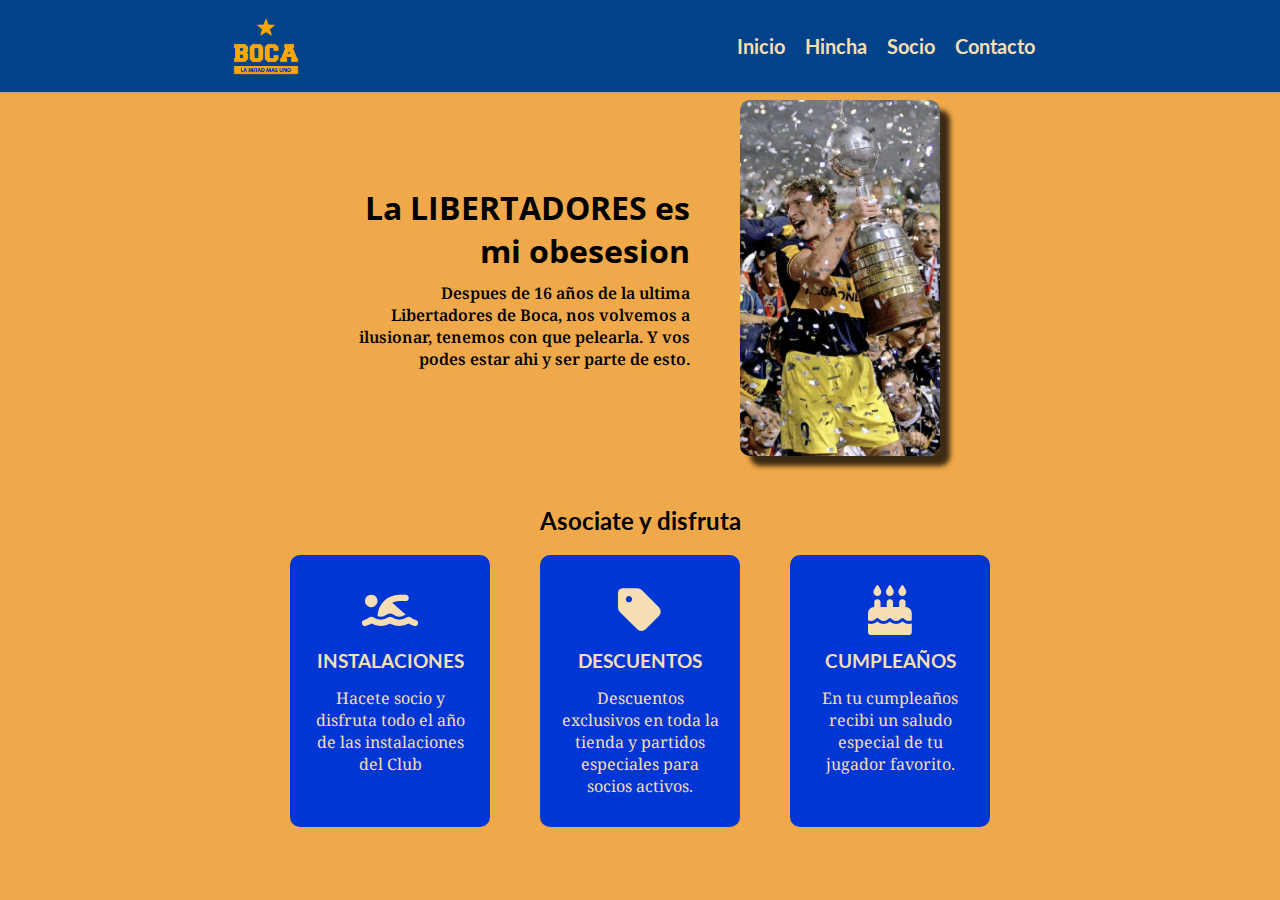
==== index.html @ 00377e8a "primer commit" ====
<!DOCTYPE html>
<html lang="en">
  <head>
    <meta charset="UTF-8" />
    <meta name="viewport" content="width=device-width, initial-scale=1.0" />
    <link rel="stylesheet" href="styles.css" />

    <link
      rel="stylesheet"
      href="https://cdnjs.cloudflare.com/ajax/libs/font-awesome/6.4.0/css/all.min.css"
    />
    <link
      rel="icon"
      type="image/jpg"
      href="./img/boca-juniors-logo-escudo-4-1.png"
    />
    <title>Boca desde la cuna</title>
  </head>
  <body>
    <header>
      <img src="./img/lamitadmasuno.png" alt="Logo" />
      <ul class="navbar_link">
        <li><a href="#">Inicio</a></li>
        <li><a href="#">Hincha</a></li>
        <li><a href="#beneficios">Socio</a></li>
        <li><a href="#">Contacto</a></li>
      </ul>
    </header>
    <main>
      <div class="container">
        <div class="hero">
          <div class="hero_info">
            <h1>La <span>LIBERTADORES</span> es mi obesesion</h1>
            <p>
              Despues de 16 años de la ultima Libertadores de Boca, nos volvemos
              a ilusionar, tenemos con que pelearla. Y vos podes estar ahi y ser
              parte de esto.
            </p>
          </div>
          <img src="./img/martinpalermolibertadores.jpg" alt="" />
        </div>
      </div>
      <section id="beneficios">
        <h2>Asociate y disfruta</h2>
        <div class="beneficios">
          <div class="card_beneficio">
            <i class="fa-solid fa-person-swimming"></i>
            <h3>INSTALACIONES</h3>
            <p>
              Hacete socio y disfruta todo el año de las instalaciones del Club
            </p>
          </div>
          <div class="card_beneficio">
            <i class="fa-solid fa-tag"></i>
            <h3>DESCUENTOS</h3>
            <p>
              Descuentos exclusivos en toda la tienda y partidos especiales para
              socios activos.
            </p>
          </div>
          <div class="card_beneficio">
            <i class="fa-solid fa-cake-candles"></i>
            <h3>CUMPLEAÑOS</h3>
            <p>
              En tu cumpleaños recibi un saludo especial de tu jugador favorito.
            </p>
          </div>
        </div>
      </section>
    </main>
  </body>
</html>
---- styles.css ----
@import url("https://fonts.googleapis.com/css2?family=Lato:wght@300;400;700&family=Noto+Serif:wght@100;200;300;400&family=Open+Sans:wght@300;400;600&display=swap");

/* font-family: 'Lato', sans-serif;
font-family: 'Noto Serif', serif;
font-family: 'Open Sans', sans-serif; */

:root {
  --nav: #0036d4;
}

* {
  margin: 0;
  padding: 0;
  box-sizing: border-box;
  list-style: none;
  text-decoration: none;
  /* border: 1px solid red; */
}
body {
  background-color: #efa94a;
}

/* ===== Navbar ===== */

header {
  background-color: #00438a;
  display: flex;
  justify-content: space-around;
  padding: 10px 30px 10px 10px;
  border-bottom: 1px solid rgba(187, 166, 166, 2);
  position: fixed;
  width: 100%;
}

header img {
  width: 80px;
  cursor: pointer;
}

.navbar_link {
  display: flex;
  justify-content: center;
  align-items: center;
  gap: 20px;
  font-size: 20px;
}

.navbar_link a {
  font-family: "Lato", sans-serif;
  font-size: 20px;
  color: wheat;
  font-weight: 700;
  text-decoration: none;
  background-image: linear-gradient(currentColor, currentColor);
  background-position: 0% 100%;
  background-repeat: no-repeat;
  background-size: 0% 2px;
  transition: background-size 0.3s;
  cursor: pointer;
}

a:hover,
a:focus {
  color: black;
  background-size: 100% 2px;
}

/* ===== Hero ===== */

.container {
  /* background-color: white; */

  display: flex;
  justify-content: center;
}

.hero {
  padding-top: 100px;
  justify-content: center;
  display: flex;
  gap: 50px;
  max-width: 600px;
}

.hero img {
  border-radius: 10px;
  width: 200px;
  box-shadow: 10px 10px 5px 0px rgba(0, 0, 0, 0.75);
}

.hero_info {
  display: flex;
  flex-direction: column;
  align-items: center;
  justify-content: center;
  gap: 10px;
  color: black;
}

.hero_info h1 {
  font-family: "Open Sans", sans-serif;
  text-align: end;
}

.hero_info p {
  text-align: end;
  font-family: "Noto Serif", serif;
  font-weight: 600;
}

/* ===== Beneficios ===== */

#beneficios {
  padding-top: 50px;
  display: flex;
  flex-direction: column;
  justify-content: center;
  align-items: center;
  /* max-width: 1200px; */
  gap: 20px;
}

#beneficios h2 {
  font-family: "Lato", sans-serif;
}

.beneficios {
  /* background-color: gray; */
  display: flex;
  justify-content: space-around;
  gap: 50px;
}

.card_beneficio {
  width: 200px;
  /* height: 200px; */
  padding: 30px 20px;
  display: flex;
  flex-direction: column;
  align-items: center;
  text-align: center;

  background: var(--nav);
  color: wheat;
  border-radius: 10px;
  gap: 15px;
  cursor: pointer;
}

.card_beneficio i {
  font-size: 50px;
}

.card_beneficio h3 {
  font-family: "Lato", sans-serif;
}

.card_beneficio p {
  font-family: "Noto Serif", serif;
}

.card_beneficio:hover {
  background-color: black;
}
/* font-family: 'Lato', sans-serif;
font-family: 'Noto Serif', serif;
font-family: 'Open Sans', sans-serif; */
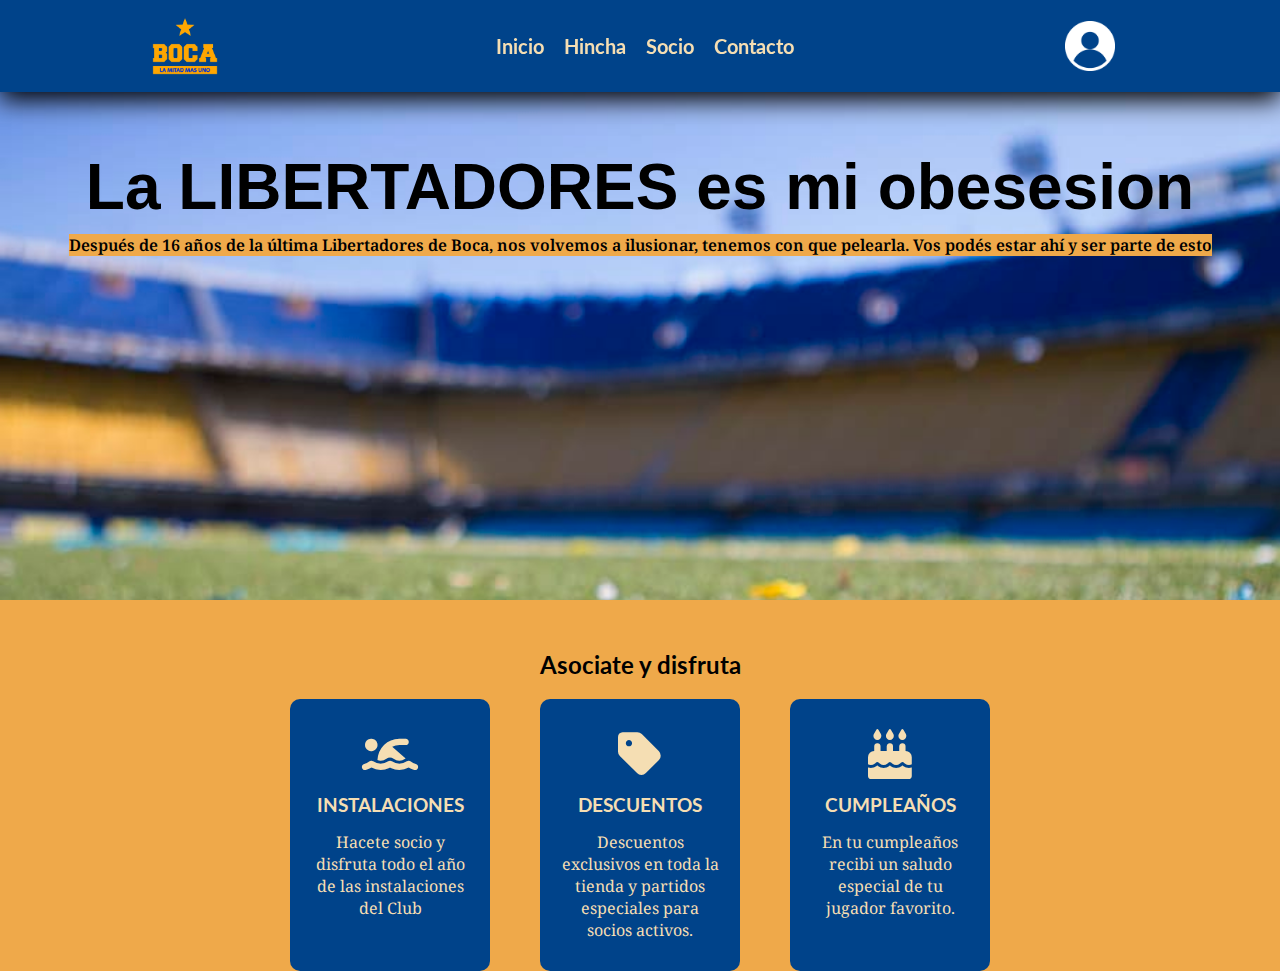
==== commit 4ae42d03: "se cambia fondo / y se hace responsive" ====
--- a/index.html
+++ b/index.html
@@ -4,6 +4,7 @@
     <meta charset="UTF-8" />
     <meta name="viewport" content="width=device-width, initial-scale=1.0" />
     <link rel="stylesheet" href="styles.css" />
+    <link rel="stylesheet" href="./medias.css" />
 
     <link
       rel="stylesheet"
@@ -14,17 +15,23 @@
       type="image/jpg"
       href="./img/boca-juniors-logo-escudo-4-1.png"
     />
+    <link href="https://fonts.cdnfonts.com/css/college" rel="stylesheet" />
     <title>Boca desde la cuna</title>
   </head>
   <body>
     <header>
-      <img src="./img/lamitadmasuno.png" alt="Logo" />
-      <ul class="navbar_link">
-        <li><a href="#">Inicio</a></li>
-        <li><a href="#">Hincha</a></li>
-        <li><a href="#beneficios">Socio</a></li>
-        <li><a href="#">Contacto</a></li>
-      </ul>
+      <img src="./img/lamitadmasuno.png" alt="Logo" class="logo" />
+      <div class="navbar">
+        <label for="toggle-menu"><i class="fa-solid fa-bars"></i></label>
+        <input type="checkbox" id="toggle-menu" />
+        <ul class="navbar_link">
+          <li><a href="#">Inicio</a></li>
+          <li><a href="#">Hincha</a></li>
+          <li><a href="#beneficios">Socio</a></li>
+          <li><a href="#">Contacto</a></li>
+        </ul>
+      </div>
+      <img src="./img/55272122.png" alt="userlog" class="userlog" />
     </header>
     <main>
       <div class="container">
@@ -32,12 +39,12 @@
           <div class="hero_info">
             <h1>La <span>LIBERTADORES</span> es mi obesesion</h1>
             <p>
-              Despues de 16 años de la ultima Libertadores de Boca, nos volvemos
-              a ilusionar, tenemos con que pelearla. Y vos podes estar ahi y ser
-              parte de esto.
+              Después de 16 años de la última Libertadores de Boca, nos volvemos
+              a ilusionar, tenemos con que pelearla. Vos podés estar ahí y ser
+              parte de esto
             </p>
           </div>
-          <img src="./img/martinpalermolibertadores.jpg" alt="" />
+          <!-- <img src="./img/martinpalermolibertadores.jpg" alt="" /> -->
         </div>
       </div>
       <section id="beneficios">
--- a/styles.css
+++ b/styles.css
@@ -5,7 +5,7 @@
 font-family: 'Open Sans', sans-serif; */
 
 :root {
-  --nav: #0036d4;
+  --nav: #00438a;
 }
 
 * {
@@ -26,14 +26,35 @@
   background-color: #00438a;
   display: flex;
   justify-content: space-around;
+  align-items: center;
   padding: 10px 30px 10px 10px;
-  border-bottom: 1px solid rgba(187, 166, 166, 2);
+  /* border-bottom: 1px solid rgba(187, 166, 166, 2); */
   position: fixed;
   width: 100%;
+  box-shadow: 0 8px 24px rgba(0, 0, 0, 1);
 }
 
-header img {
+.navbar {
+  display: flex;
+}
+
+.navbar i {
+  font-size: 50px;
+  color: wheat;
+  display: none;
+}
+
+#toggle-menu {
+  display: none;
+}
+
+.logo {
   width: 80px;
+  cursor: pointer;
+}
+
+.userlog {
+  width: 50px;
   cursor: pointer;
 }
 
@@ -68,42 +89,48 @@
 /* ===== Hero ===== */
 
 .container {
-  /* background-color: white; */
-
   display: flex;
   justify-content: center;
+  align-items: start;
+  background-image: url(./img/afternoon-barcelona-boca-juniors-bombonera.jpg);
+  background-image: no-repeat;
+  background-image: fixed;
+  background-image: center;
+  -webkit-background-size: cover;
+  -moz-background-size: cover;
+  -o-background-size: cover;
+  background-size: cover;
+  height: 600px;
 }
 
 .hero {
-  padding-top: 100px;
+  padding-top: 150px;
+  display: flex;
   justify-content: center;
-  display: flex;
+  align-items: center;
   gap: 50px;
-  max-width: 600px;
-}
-
-.hero img {
-  border-radius: 10px;
-  width: 200px;
-  box-shadow: 10px 10px 5px 0px rgba(0, 0, 0, 0.75);
+  /* border: 1px solid red; */
+  /* max-width: 600px; */
 }
 
 .hero_info {
   display: flex;
   flex-direction: column;
+  justify-content: center;
   align-items: center;
-  justify-content: center;
   gap: 10px;
   color: black;
 }
 
 .hero_info h1 {
-  font-family: "Open Sans", sans-serif;
-  text-align: end;
+  font-family: "College", sans-serif;
+  font-size: 4rem;
+  text-align: center;
 }
 
 .hero_info p {
-  text-align: end;
+  background-color: #efa94a;
+  text-align: center;
   font-family: "Noto Serif", serif;
   font-weight: 600;
 }
--- a/medias.css
+++ b/medias.css
@@ -0,0 +1,98 @@
+/* @media (max-width: 576px) {
+  .navbar_link {
+    background-color: var(--nav);
+    width: 100%;
+    height: calc(100vh-80px);
+    position: absolute;
+    top: 80px;
+    left: 0;
+    flex-direction: column;
+    align-items: center;
+    justify-content: center;
+    display: none;
+  }
+
+  .navbar i {
+    display: block;
+  }
+
+  #toggle-menu:checked ~ .navbar_link {
+    display: flex;
+  }
+
+  
+} */
+
+@media (max-width: 768px) {
+  header {
+    padding: 10px;
+  }
+
+  .navbar {
+    flex-direction: column;
+    align-items: center;
+    gap: 20px;
+  }
+
+  .navbar i {
+    display: block; /* Mostrar el ícono del menú */
+  }
+
+  .navbar_link {
+    background-color: var(--nav);
+    width: 100%;
+    height: calc(100vh-80px);
+    position: absolute;
+    top: 80px;
+    left: 0;
+    flex-direction: column;
+    align-items: center;
+    justify-content: center;
+    display: none; /* Ocultar los enlaces de la barra de navegación */
+  }
+
+  #toggle-menu:checked + .navbar_link {
+    display: block; /* Mostrar los enlaces al hacer clic en el ícono del menú */
+  }
+
+  .hero_info h1 {
+    font-size: 2rem; /* Reducir el tamaño del título del hero */
+  }
+
+  /* Ajustar otros estilos para pantallas de 768px o menos */
+  /* Por ejemplo: */
+  main {
+    padding: 10px;
+  }
+
+  .beneficios {
+    flex-direction: column;
+    gap: 20px;
+  }
+
+  .card_beneficio {
+    width: 100%;
+  }
+}
+
+/* Media query para dispositivos con un ancho de pantalla menor o igual a 320px */
+@media (max-width: 320px) {
+  .hero_info h1 {
+    font-size: 1.5rem; /* Reducir aún más el tamaño del título del hero */
+  }
+
+  /* Ajustar otros estilos para pantallas de 320px o menos */
+  /* Por ejemplo: */
+  main {
+    padding: 5px;
+  }
+
+  .beneficios {
+    gap: 10px;
+  }
+
+  .card_beneficio {
+    width: 100%;
+    padding: 20px 10px;
+  }
+}
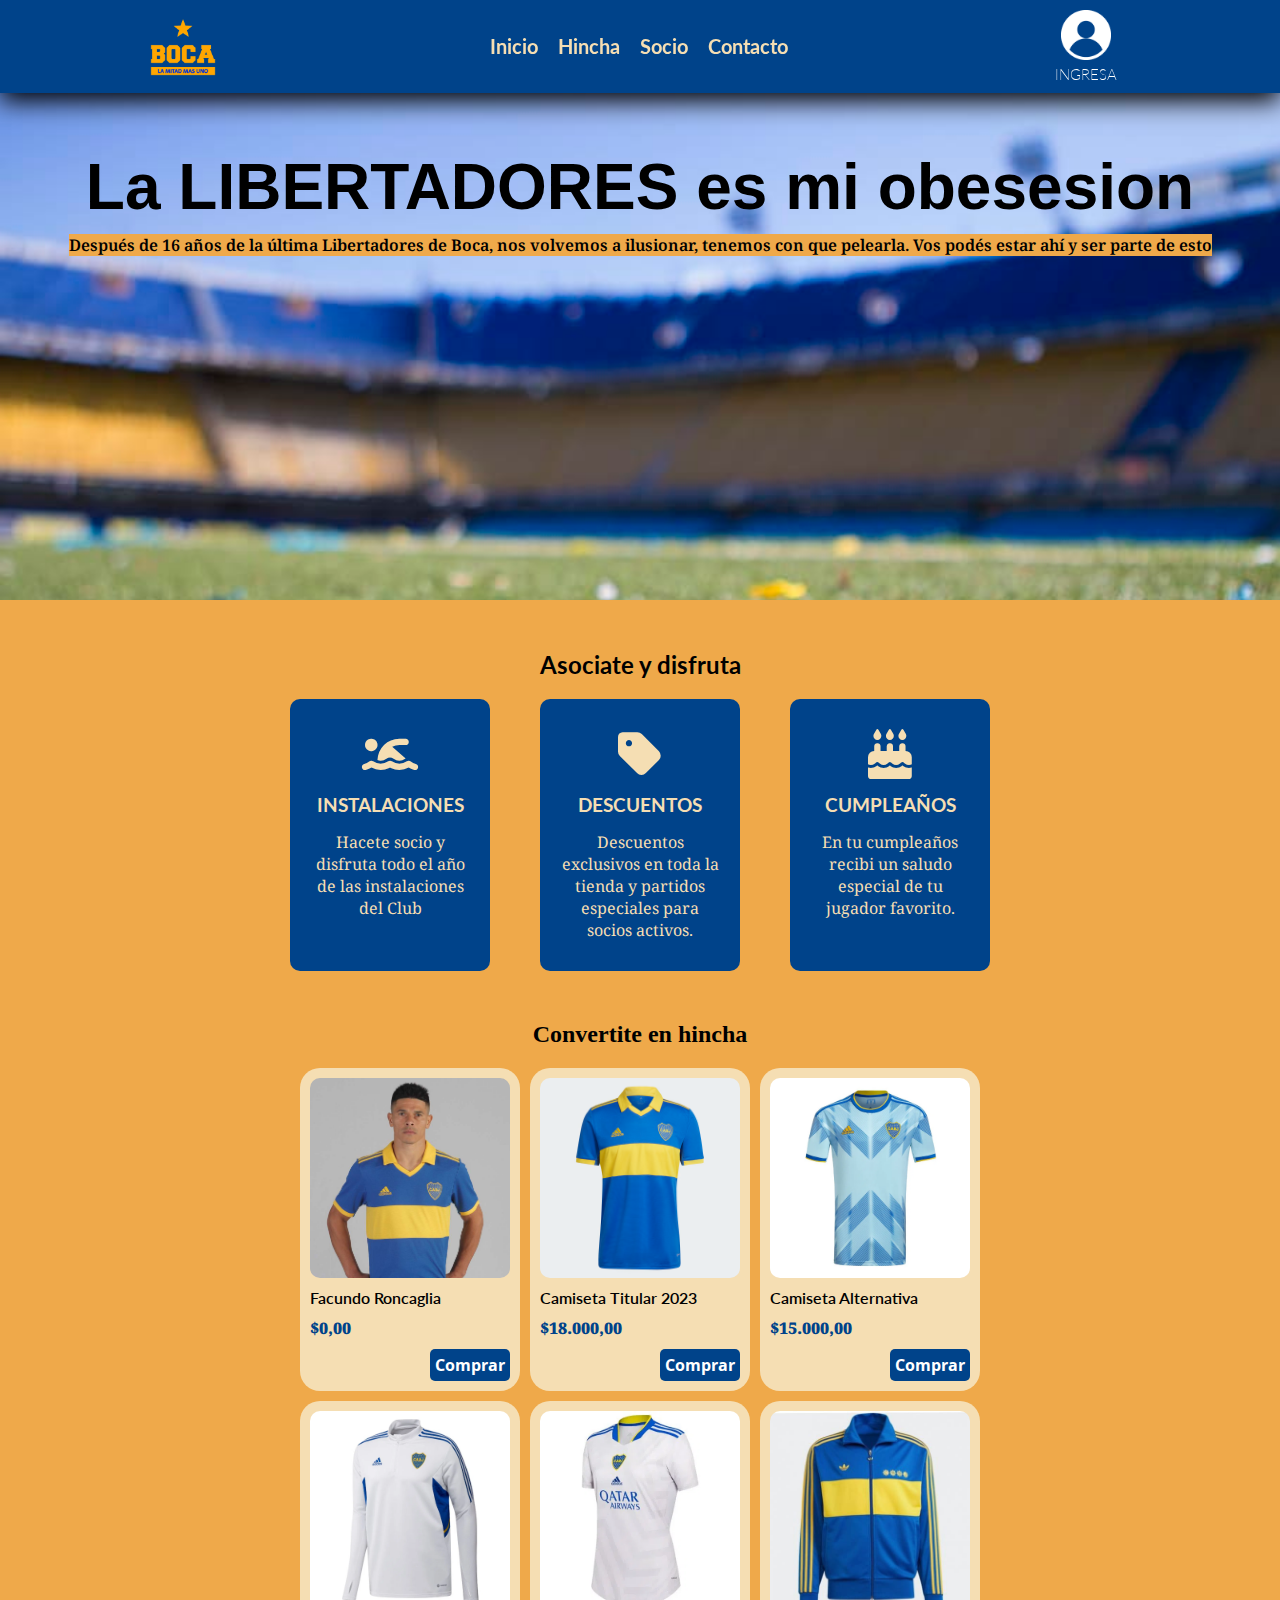
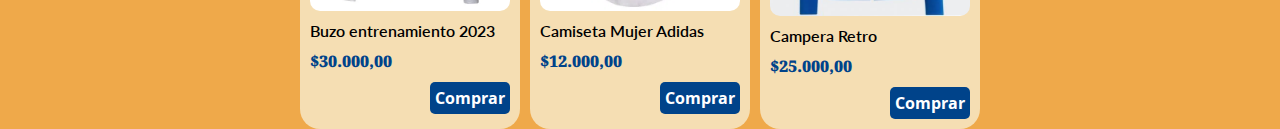
==== commit 873f0393: "se agrego seccion products con responsive" ====
--- a/index.html
+++ b/index.html
@@ -4,7 +4,7 @@
     <meta charset="UTF-8" />
     <meta name="viewport" content="width=device-width, initial-scale=1.0" />
     <link rel="stylesheet" href="styles.css" />
-    <link rel="stylesheet" href="./medias.css" />
+    <link rel="stylesheet" href="medias.css" />
 
     <link
       rel="stylesheet"
@@ -26,12 +26,15 @@
         <input type="checkbox" id="toggle-menu" />
         <ul class="navbar_link">
           <li><a href="#">Inicio</a></li>
-          <li><a href="#">Hincha</a></li>
+          <li><a href="#hincha">Hincha</a></li>
           <li><a href="#beneficios">Socio</a></li>
           <li><a href="#">Contacto</a></li>
         </ul>
       </div>
-      <img src="./img/55272122.png" alt="userlog" class="userlog" />
+      <div class="user">
+        <img src="./img/55272122.png" alt="userlog" class="userlog" />
+        <h3>INGRESA</h3>
+      </div>
     </header>
     <main>
       <div class="container">
@@ -74,6 +77,108 @@
           </div>
         </div>
       </section>
+      <section id="hincha">
+        <h2>Convertite en hincha</h2>
+        <div class="products">
+          <!-- Producto 1-->
+          <div class="card-product">
+            <img src="./img/Pdct/roncaglia.jpg" alt="Roncaglia" />
+            <div class="card-info">
+              <div class="card_title">
+                <p>Facundo Roncaglia</p>
+              </div>
+              <div class="card_price">
+                <p>$0,00</p>
+              </div>
+              <div class="card_btn">
+                <p>Comprar</p>
+              </div>
+            </div>
+          </div>
+
+          <!-- Producto 2 -->
+          <div class="card-product">
+            <img
+              src="./img/Pdct/Camiseta_Titular_Boca_Juniors_22-23_Azul_HE6323_01_laydown.avif"
+            />
+            <div class="card-info">
+              <div class="card_title">
+                <p>Camiseta Titular 2023</p>
+              </div>
+              <div class="card_price">
+                <p>$18.000,00</p>
+              </div>
+              <div class="card_btn">
+                <p>Comprar</p>
+              </div>
+            </div>
+          </div>
+
+          <!-- Producto 3 -->
+          <div class="card-product">
+            <img src="./img/Pdct/HT9916_1.webp" />
+            <div class="card-info">
+              <div class="card_title">
+                <p>Camiseta Alternativa</p>
+              </div>
+              <div class="card_price">
+                <p>$15.000,00</p>
+              </div>
+              <div class="card_btn">
+                <p>Comprar</p>
+              </div>
+            </div>
+          </div>
+
+          <!-- Producto 4 -->
+          <div class="card-product">
+            <img src="./img/Pdct/buzo.webp" />
+            <div class="card-info">
+              <div class="card_title">
+                <p>Buzo entrenamiento 2023</p>
+              </div>
+              <div class="card_price">
+                <p>$30.000,00</p>
+              </div>
+              <div class="card_btn">
+                <p>Comprar</p>
+              </div>
+            </div>
+          </div>
+
+          <!-- Producto 5 -->
+          <div class="card-product">
+            <img src="./img/Pdct/camiseta mujer.webp" />
+            <div class="card-info">
+              <div class="card_title">
+                <p>Camiseta Mujer Adidas</p>
+              </div>
+              <div class="card_price">
+                <p>$12.000,00</p>
+              </div>
+              <div class="card_btn">
+                <p>Comprar</p>
+              </div>
+            </div>
+          </div>
+
+          <!-- Producto 6 -->
+          <div class="card-product">
+            <img src="./img/Pdct/campera retro.jpg" />
+            <div class="card-info">
+              <div class="card_title">
+                <p>Campera Retro</p>
+              </div>
+              <div class="card_price">
+                <p>$25.000,00</p>
+              </div>
+              <div class="card_btn">
+                <p>Comprar</p>
+              </div>
+            </div>
+          </div>
+        </div>
+      </section>
     </main>
   </body>
 </html>
--- a/styles.css
+++ b/styles.css
@@ -56,6 +56,21 @@
 .userlog {
   width: 50px;
   cursor: pointer;
+}
+
+.user {
+  display: flex;
+  flex-direction: column;
+  justify-content: center;
+  align-items: center;
+  gap: 5px;
+}
+
+.user h3 {
+  font-family: "Lato", sans-serif;
+  font-size: 15px;
+  color: white;
+  font-weight: 200;
 }
 
 .navbar_link {
@@ -192,3 +207,75 @@
 /* font-family: 'Lato', sans-serif;
 font-family: 'Noto Serif', serif;
 font-family: 'Open Sans', sans-serif; */
+
+/* ===== Porductos  ===== */
+
+#hincha {
+  padding-top: 50px;
+  display: flex;
+  flex-direction: column;
+  justify-content: center;
+  align-items: center;
+  /* max-width: 1200px; */
+  gap: 20px;
+}
+
+.products {
+  display: flex;
+  justify-content: center;
+  max-width: 800px;
+  flex-wrap: wrap;
+  gap: 10px;
+}
+
+.card-product img {
+  width: 200px;
+  border-radius: 10px;
+}
+
+.card-product {
+  background-color: wheat;
+  padding: 10px 10px;
+  border-radius: 20px;
+  display: flex;
+  flex-direction: column;
+  gap: 10px;
+}
+
+.card-info {
+  display: flex;
+  flex-direction: column;
+  gap: 10px;
+}
+
+.card_title p {
+  font-family: "Lato", sans-serif;
+  font-weight: 600;
+}
+
+.card_price p {
+  font-family: "Noto Serif", serif;
+  color: var(--nav);
+  font-weight: 900;
+}
+
+.card_btn {
+  display: flex;
+  justify-content: end;
+}
+
+.card_btn p {
+  color: white;
+  background-color: var(--nav);
+  padding: 5px;
+  border-radius: 5px;
+  font-family: "Open Sans", sans-serif;
+  font-weight: 700;
+  cursor: pointer;
+}
+
+.card_btn p:hover {
+  background-color: #efa94a;
+  color: black;
+  transition: 0.5s;
+}
--- a/medias.css
+++ b/medias.css
@@ -1,28 +1,3 @@
-/* @media (max-width: 576px) {
-  .navbar_link {
-    background-color: var(--nav);
-    width: 100%;
-    height: calc(100vh-80px);
-    position: absolute;
-    top: 80px;
-    left: 0;
-    flex-direction: column;
-    align-items: center;
-    justify-content: center;
-    display: none;
-  }
-
-  .navbar i {
-    display: block;
-  }
-
-  #toggle-menu:checked ~ .navbar_link {
-    display: flex;
-  }
-
-  
-} */
-
 @media (max-width: 768px) {
   header {
     padding: 10px;
@@ -35,7 +10,7 @@
   }
 
   .navbar i {
-    display: block; /* Mostrar el ícono del menú */
+    display: flex; /* Mostrar el ícono del menú */
   }
 
   .navbar_link {
@@ -52,7 +27,7 @@
   }
 
   #toggle-menu:checked + .navbar_link {
-    display: block; /* Mostrar los enlaces al hacer clic en el ícono del menú */
+    display: flex; /* Mostrar los enlaces al hacer clic en el ícono del menú */
   }
 
   .hero_info h1 {
@@ -65,13 +40,33 @@
     padding: 10px;
   }
 
-  .beneficios {
+  /* .beneficios {
     flex-direction: column;
     gap: 20px;
-  }
+  } */
 
   .card_beneficio {
     width: 100%;
+  }
+
+  #hincha {
+    padding-top: 30px; /* Reducir el espaciado superior */
+  }
+
+  .products {
+    max-width: 100%; /* Ajustar el ancho máximo al 100% del contenedor */
+    justify-content: center;
+  }
+
+  .card-product {
+    width: 30%; /* Reducir el ancho de los productos para que sean más pequeños */
+    padding: 5px; /* Reducir el padding del producto */
+  }
+
+  .card-product img {
+    width: 100%; /* Ajustar el ancho de la imagen al 100% del contenedor */
+    height: auto; /* Asegurar la altura automática para mantener la proporción */
+    border-radius: 10px;
   }
 }
 
@@ -88,6 +83,7 @@
   }
 
   .beneficios {
+    flex-direction: column;
     gap: 10px;
   }
 
@@ -95,4 +91,18 @@
     width: 100%;
     padding: 20px 10px;
   }
+
+  #hincha {
+    padding-top: 20px; /* Reducir el espaciado superior aún más */
+  }
+
+  .products {
+    flex-direction: column; /* Mostrar los productos en una columna */
+    align-items: center; /* Centrar los productos en el contenedor */
+  }
+
+  .card-product {
+    width: 60%; /* Reducir aún más el ancho de los productos */
+    padding: 5px; /* Reducir el padding del producto */
+  }
 }
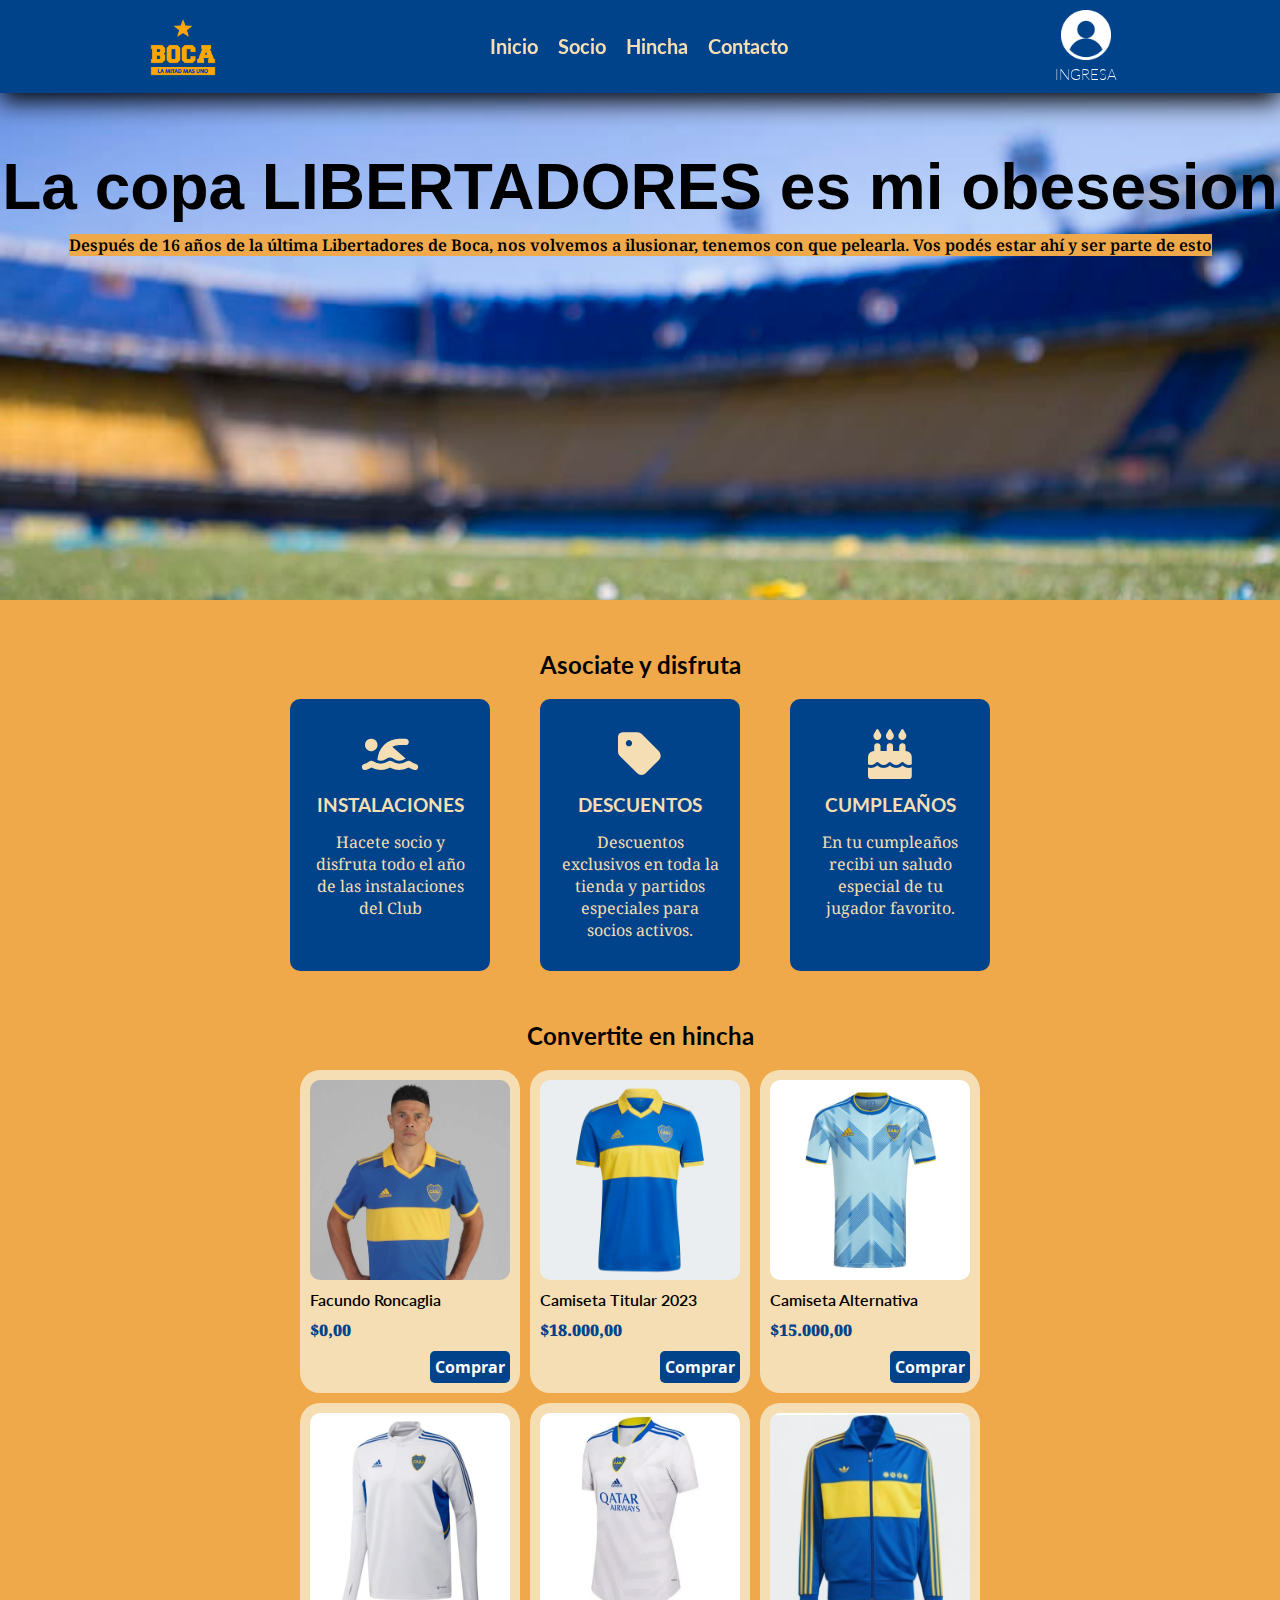
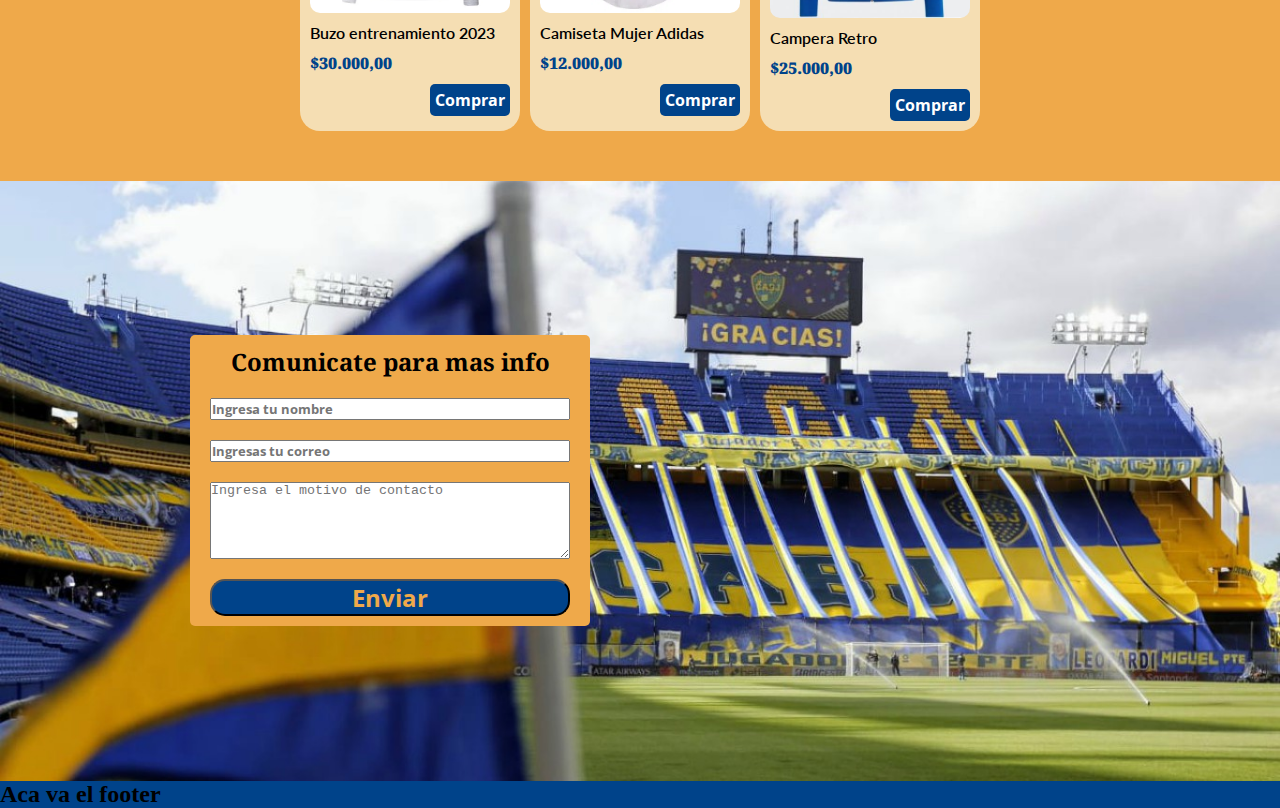
==== commit 7b1d1ab2: "se agrega seccion contacto" ====
--- a/index.html
+++ b/index.html
@@ -4,7 +4,7 @@
     <meta charset="UTF-8" />
     <meta name="viewport" content="width=device-width, initial-scale=1.0" />
     <link rel="stylesheet" href="styles.css" />
-    <link rel="stylesheet" href="medias.css" />
+    <!-- <link rel="stylesheet" href="medias.css" /> -->
 
     <link
       rel="stylesheet"
@@ -26,9 +26,9 @@
         <input type="checkbox" id="toggle-menu" />
         <ul class="navbar_link">
           <li><a href="#">Inicio</a></li>
+          <li><a href="#beneficios">Socio</a></li>
           <li><a href="#hincha">Hincha</a></li>
-          <li><a href="#beneficios">Socio</a></li>
-          <li><a href="#">Contacto</a></li>
+          <li><a href="#contacto">Contacto</a></li>
         </ul>
       </div>
       <div class="user">
@@ -40,7 +40,7 @@
       <div class="container">
         <div class="hero">
           <div class="hero_info">
-            <h1>La <span>LIBERTADORES</span> es mi obesesion</h1>
+            <h1>La copa <span>LIBERTADORES</span> es mi obesesion</h1>
             <p>
               Después de 16 años de la última Libertadores de Boca, nos volvemos
               a ilusionar, tenemos con que pelearla. Vos podés estar ahí y ser
@@ -179,6 +179,35 @@
           </div>
         </div>
       </section>
+      <section id="contacto">
+        <form action="#" class="contacto_formulario">
+          <div class="contacto_title">
+            <span>Comunicate para mas info</span>
+          </div>
+          <input type="text" id="nombre" placeholder="Ingresa tu nombre" />
+          <input type="email" id="mail" placeholder="Ingresas tu correo" />
+          <textarea
+            cols="20"
+            rows="5"
+            placeholder="Ingresa el motivo de contacto"
+          ></textarea>
+          <input class="submit" type="submit" value="Enviar" />
+        </form>
+
+        <div class="contacto_mapa">
+          <iframe
+            src="https://www.google.com/maps/embed?pb=!1m18!1m12!1m3!1d1420.669860660136!2d-58.36607720312437!3d-34.63576927765059!2m3!1f0!2f0!3f0!3m2!1i1024!2i768!4f13.1!3m3!1m2!1s0x95a334b6925e5473%3A0x1ca5b2748858b40d!2sEstadio%20Alberto%20J.%20Armando-%20La%20Bombonera!5e0!3m2!1ses-419!2sar!4v1690226561769!5m2!1ses-419!2sar"
+            width="400"
+            height="300"
+            style="border: 0"
+            allowfullscreen=""
+            loading="lazy"
+            referrerpolicy="no-referrer-when-downgrade"
+          ></iframe>
+        </div>
+      </section>
     </main>
+
+    <footer><h2>Aca va el footer</h2></footer>
   </body>
 </html>
--- a/styles.css
+++ b/styles.css
@@ -18,6 +18,10 @@
 }
 body {
   background-color: #efa94a;
+}
+
+html {
+  scroll-behavior: smooth;
 }
 
 /* ===== Navbar ===== */
@@ -99,6 +103,14 @@
 a:focus {
   color: black;
   background-size: 100% 2px;
+}
+
+section#hincha {
+  scroll-margin-top: 80px;
+}
+
+section#beneficios {
+  scroll-margin-top: 50px;
 }
 
 /* ===== Hero ===== */
@@ -220,6 +232,10 @@
   gap: 20px;
 }
 
+#hincha h2 {
+  font-family: "Lato", sans-serif;
+}
+
 .products {
   display: flex;
   justify-content: center;
@@ -279,3 +295,65 @@
   color: black;
   transition: 0.5s;
 }
+
+/* ===== Contacto  ===== */
+
+#contacto {
+  margin-top: 50px;
+  display: flex;
+  justify-content: center;
+  align-items: center;
+  background-image: url(./img/ABI6RVPO7BBERLLH7WX3LJJA74.jpg);
+  background-image: no-repeat;
+  background-image: fixed;
+  background-image: center;
+  -webkit-background-size: cover;
+  -moz-background-size: cover;
+  -o-background-size: cover;
+  background-size: cover;
+  height: 600px;
+  gap: 100px;
+}
+
+.contacto_mapa {
+  border-radius: 20px;
+  /* background-color: #efa94a; */
+}
+
+.contacto_formulario {
+  width: 400px;
+  background-color: #efa94a;
+  padding: 10px 20px;
+  border-radius: 5px;
+  display: flex;
+  flex-direction: column;
+  gap: 20px;
+}
+
+.contacto_formulario input {
+  font-family: "Open Sans", sans-serif;
+  font-weight: bolder;
+}
+
+.contacto_title {
+  display: flex;
+  justify-content: center;
+}
+
+.contacto_title span {
+  font-family: "Noto Serif", serif;
+  font-size: 1.5rem;
+  font-weight: bolder;
+}
+
+.submit {
+  background-color: #00438a;
+  font-family: "Noto Serif", serif;
+  color: #efa94a;
+  font-size: 1.5rem;
+  border-radius: 15px;
+}
+
+footer {
+  background-color: #00438a;
+}
--- a/medias.css
+++ b/medias.css
@@ -45,6 +45,15 @@
     gap: 20px;
   } */
 
+  #beneficios {
+    gap: 20px;
+  }
+
+  .beneficios {
+    flex-direction: column;
+    align-items: center;
+  }
+
   .card_beneficio {
     width: 100%;
   }
@@ -68,6 +77,10 @@
     height: auto; /* Asegurar la altura automática para mantener la proporción */
     border-radius: 10px;
   }
+
+  .card_btn p {
+    white-space: nowrap; /* Evitar que el texto se parta en varios renglones */
+  }
 }
 
 /* Media query para dispositivos con un ancho de pantalla menor o igual a 320px */
@@ -82,14 +95,8 @@
     padding: 5px;
   }
 
-  .beneficios {
-    flex-direction: column;
+  #beneficios {
     gap: 10px;
-  }
-
-  .card_beneficio {
-    width: 100%;
-    padding: 20px 10px;
   }
 
   #hincha {
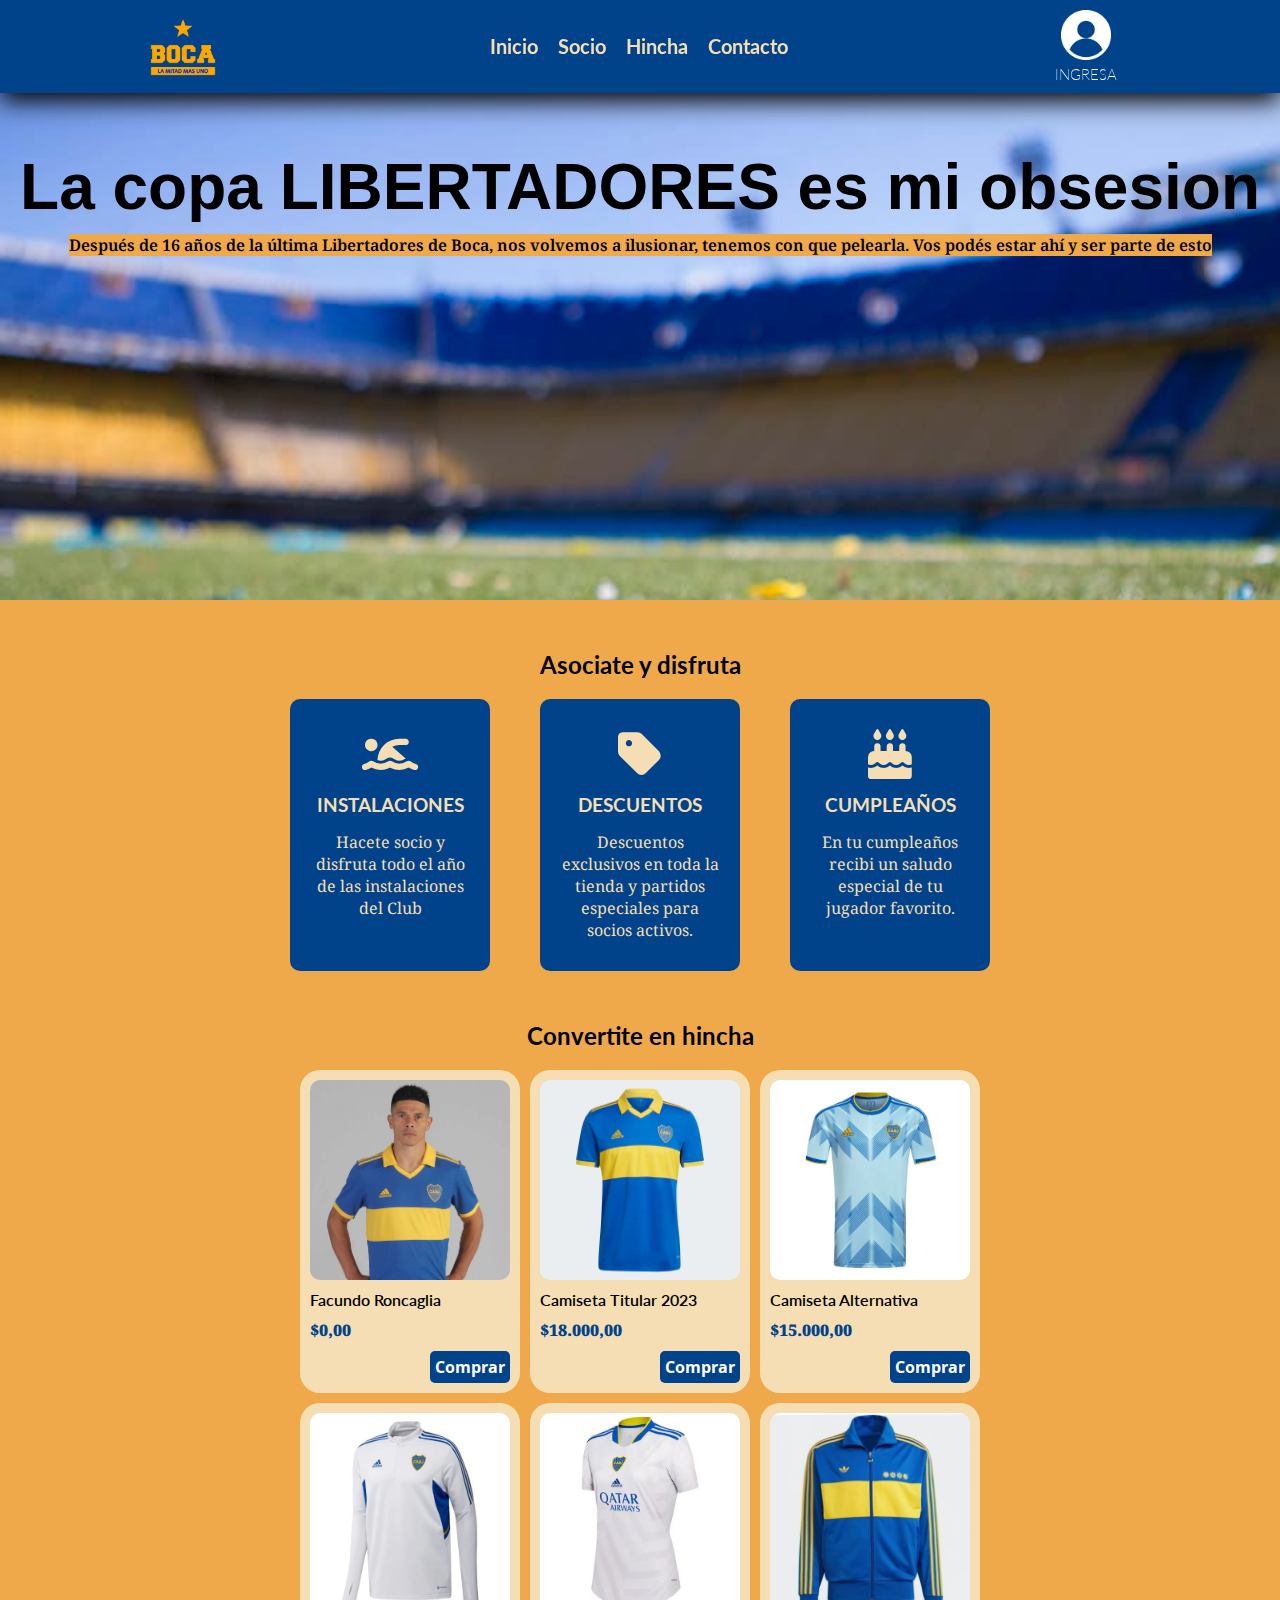
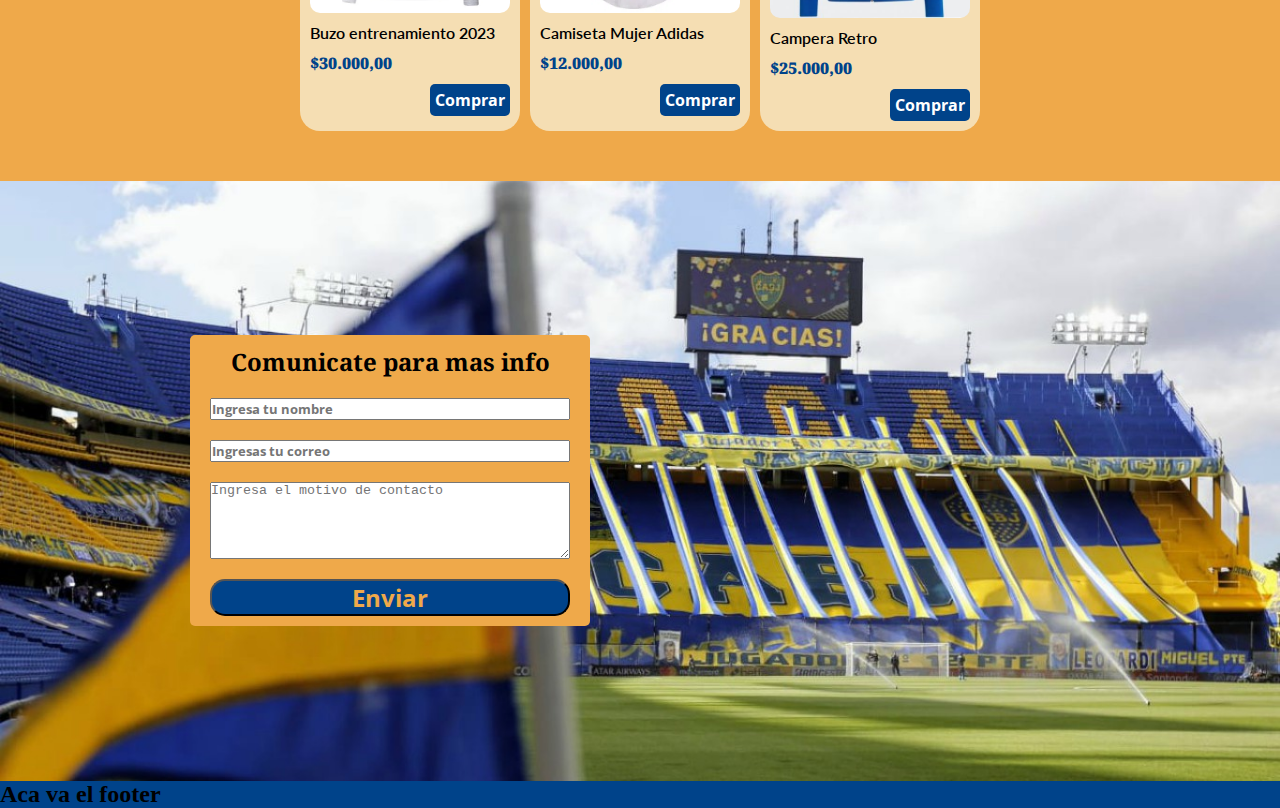
==== commit 4bda82db: "se modifica ortografia" ====
--- a/index.html
+++ b/index.html
@@ -40,7 +40,7 @@
       <div class="container">
         <div class="hero">
           <div class="hero_info">
-            <h1>La copa <span>LIBERTADORES</span> es mi obesesion</h1>
+            <h1>La copa <span>LIBERTADORES</span> es mi obsesion</h1>
             <p>
               Después de 16 años de la última Libertadores de Boca, nos volvemos
               a ilusionar, tenemos con que pelearla. Vos podés estar ahí y ser
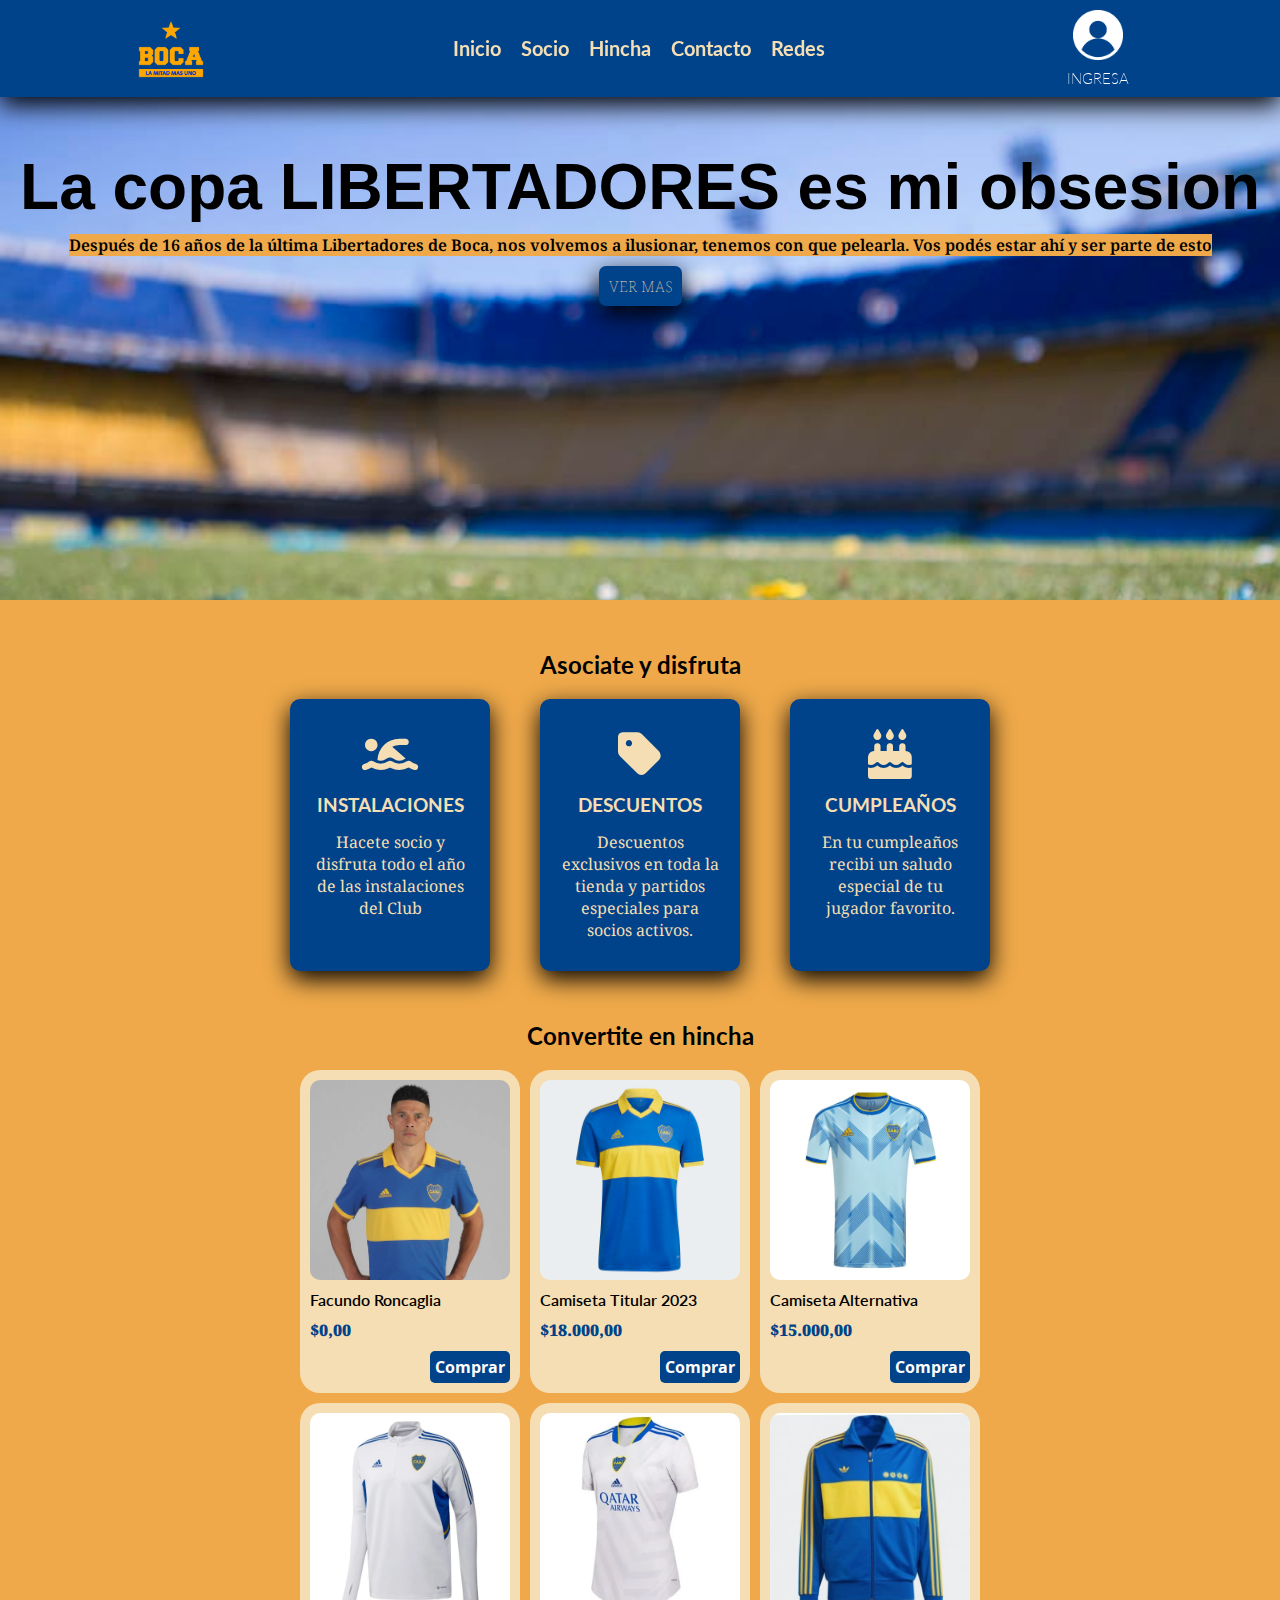
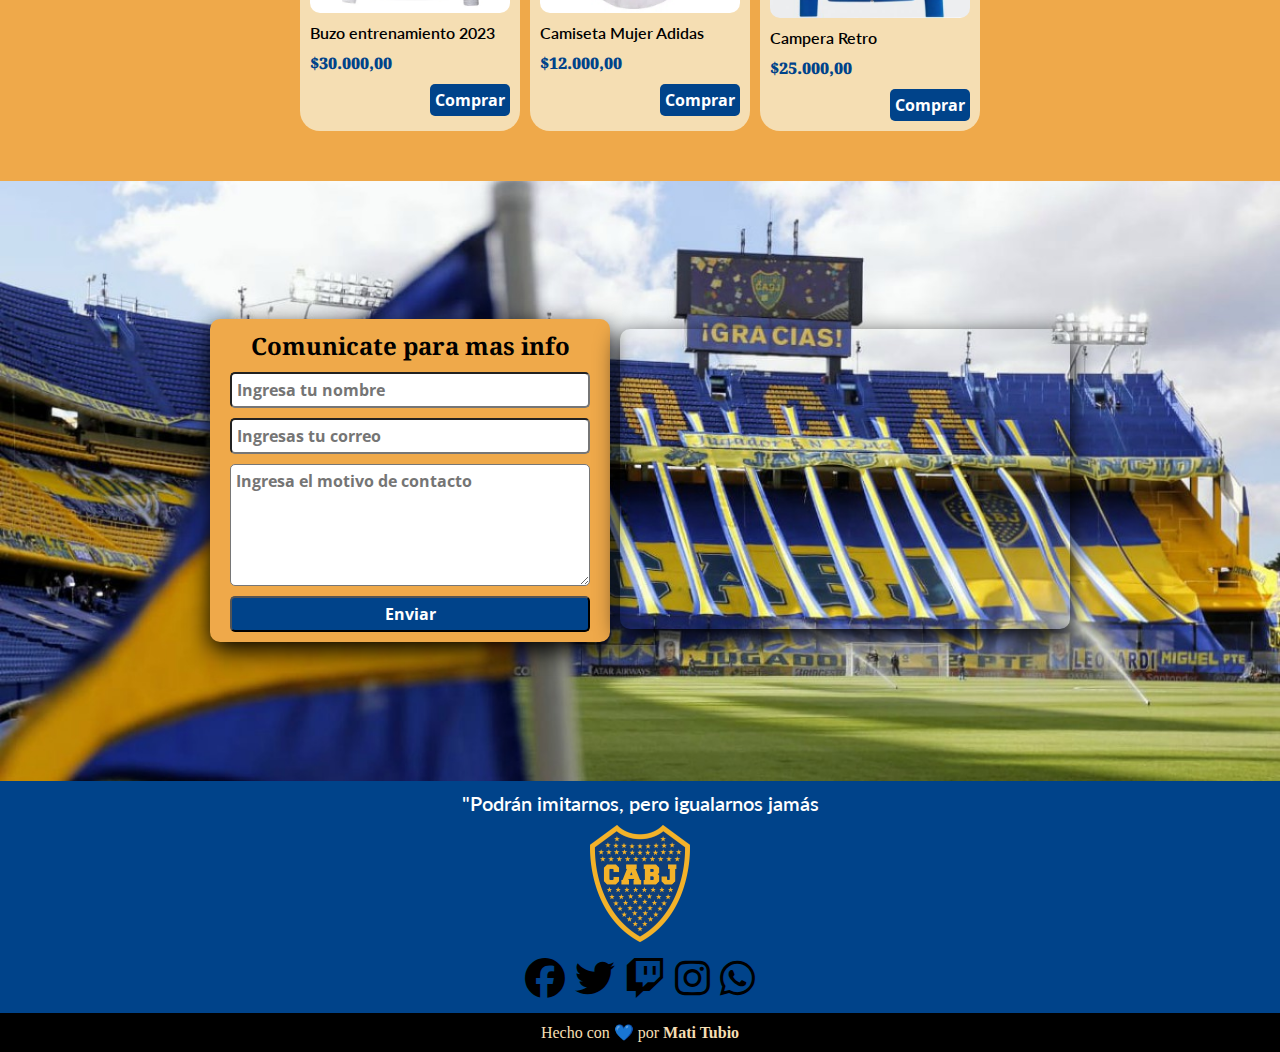
==== commit a0eb6ca1: "se agrega pagina de login y registro" ====
--- a/index.html
+++ b/index.html
@@ -4,7 +4,7 @@
     <meta charset="UTF-8" />
     <meta name="viewport" content="width=device-width, initial-scale=1.0" />
     <link rel="stylesheet" href="styles.css" />
-    <!-- <link rel="stylesheet" href="medias.css" /> -->
+    <link rel="stylesheet" href="medias.css" />
 
     <link
       rel="stylesheet"
@@ -29,11 +29,14 @@
           <li><a href="#beneficios">Socio</a></li>
           <li><a href="#hincha">Hincha</a></li>
           <li><a href="#contacto">Contacto</a></li>
+          <li><a href="#footer">Redes</a></li>
         </ul>
       </div>
       <div class="user">
-        <img src="./img/55272122.png" alt="userlog" class="userlog" />
-        <h3>INGRESA</h3>
+        <a href="./login_register/login.html"
+          ><img src="./img/55272122.png" alt="userlog" class="userlog"
+        /></a>
+        <a href="./login_register/login.html"><h3>INGRESA</h3></a>
       </div>
     </header>
     <main>
@@ -46,6 +49,7 @@
               a ilusionar, tenemos con que pelearla. Vos podés estar ahí y ser
               parte de esto
             </p>
+            <h2 class="hero_info-btn">VER MAS</h2>
           </div>
           <!-- <img src="./img/martinpalermolibertadores.jpg" alt="" /> -->
         </div>
@@ -184,12 +188,24 @@
           <div class="contacto_title">
             <span>Comunicate para mas info</span>
           </div>
-          <input type="text" id="nombre" placeholder="Ingresa tu nombre" />
-          <input type="email" id="mail" placeholder="Ingresas tu correo" />
+          <input
+            type="text"
+            id="nombre"
+            placeholder="Ingresa tu nombre"
+            required
+          />
+          <input
+            type="email"
+            id="mail"
+            placeholder="Ingresas tu correo"
+            required
+          />
           <textarea
             cols="20"
             rows="5"
             placeholder="Ingresa el motivo de contacto"
+            class="textarea"
+            required
           ></textarea>
           <input class="submit" type="submit" value="Enviar" />
         </form>
@@ -197,7 +213,7 @@
         <div class="contacto_mapa">
           <iframe
             src="https://www.google.com/maps/embed?pb=!1m18!1m12!1m3!1d1420.669860660136!2d-58.36607720312437!3d-34.63576927765059!2m3!1f0!2f0!3f0!3m2!1i1024!2i768!4f13.1!3m3!1m2!1s0x95a334b6925e5473%3A0x1ca5b2748858b40d!2sEstadio%20Alberto%20J.%20Armando-%20La%20Bombonera!5e0!3m2!1ses-419!2sar!4v1690226561769!5m2!1ses-419!2sar"
-            width="400"
+            width="450"
             height="300"
             style="border: 0"
             allowfullscreen=""
@@ -208,6 +224,34 @@
       </section>
     </main>
 
-    <footer><h2>Aca va el footer</h2></footer>
+    <footer id="footer">
+      <div class="footer_title">
+        <p>"Podrán imitarnos, pero igualarnos jamás</p>
+      </div>
+      <div class="footer_escudo">
+        <img src="./img/boca-juniors-logo-escudo-4-1.png" alt="escudoboca" />
+      </div>
+      <div class="footer_redes">
+        <a href="https://www.facebook.com/BocaJuniors"
+          ><i class="fa-brands fa-facebook"></i
+        ></a>
+        <a
+          href="https://twitter.com/BocaJrsOficial?ref_src=twsrc%5Egoogle%7Ctwcamp%5Eserp%7Ctwgr%5Eauthor"
+          ><i class="fa-brands fa-twitter"></i
+        ></a>
+        <a href="https://www.twitch.tv/bocajrstwitchoficial"
+          ><i class="fa-brands fa-twitch"></i
+        ></a>
+        <a href="https://www.instagram.com/bocajrsoficial/?hl=es"
+          ><i class="fa-brands fa-instagram"></i
+        ></a>
+        <a href="https://wa.me/543516816198"
+          ><i class="fa-brands fa-whatsapp"></i
+        ></a>
+      </div>
+    </footer>
+    <div class="footer2">
+      <p>Hecho con 💙 por <b>Mati Tubio</b></p>
+    </div>
   </body>
 </html>
--- a/styles.css
+++ b/styles.css
@@ -27,7 +27,7 @@
 /* ===== Navbar ===== */
 
 header {
-  background-color: #00438a;
+  background-color: var(--nav);
   display: flex;
   justify-content: space-around;
   align-items: center;
@@ -101,7 +101,7 @@
 
 a:hover,
 a:focus {
-  color: black;
+  color: #efa94a;
   background-size: 100% 2px;
 }
 
@@ -110,7 +110,11 @@
 }
 
 section#beneficios {
-  scroll-margin-top: 50px;
+  scroll-margin-top: 60px;
+}
+
+section#contacto {
+  scroll-margin-top: 90px;
 }
 
 /* ===== Hero ===== */
@@ -162,6 +166,26 @@
   font-weight: 600;
 }
 
+.hero_info-btn {
+  padding: 10px;
+  border-radius: 7px;
+  font-family: "Noto Serif", serif;
+  font-weight: 100;
+  font-size: 15px;
+  background-color: var(--nav);
+  color: wheat;
+  cursor: pointer;
+  box-shadow: 0 8px 24px rgba(0, 0, 0, 1);
+  transition: 0.5s;
+}
+
+.hero_info-btn:hover {
+  background-color: #efa94a;
+  color: black;
+  font-weight: 500;
+  transition: 0.5s;
+}
+
 /* ===== Beneficios ===== */
 
 #beneficios {
@@ -199,6 +223,7 @@
   border-radius: 10px;
   gap: 15px;
   cursor: pointer;
+  box-shadow: 0 8px 24px rgba(0, 0, 0, 1);
 }
 
 .card_beneficio i {
@@ -288,6 +313,7 @@
   font-family: "Open Sans", sans-serif;
   font-weight: 700;
   cursor: pointer;
+  transition: 0.5s;
 }
 
 .card_btn p:hover {
@@ -312,11 +338,12 @@
   -o-background-size: cover;
   background-size: cover;
   height: 600px;
-  gap: 100px;
-}
-
-.contacto_mapa {
-  border-radius: 20px;
+  gap: 10px;
+}
+
+iframe {
+  border-radius: 10px;
+  box-shadow: 0 8px 24px rgba(0, 0, 0, 1);
   /* background-color: #efa94a; */
 }
 
@@ -324,20 +351,37 @@
   width: 400px;
   background-color: #efa94a;
   padding: 10px 20px;
+  border-radius: 10px;
+  display: flex;
+  flex-direction: column;
+  gap: 20px;
+  /* border: 2px solid black; */
+  box-shadow: 0 8px 24px rgba(0, 0, 0, 1);
+}
+
+.contacto_formulario {
+  gap: 10px;
+}
+.contacto_formulario input {
+  padding: 5px;
   border-radius: 5px;
-  display: flex;
-  flex-direction: column;
-  gap: 20px;
-}
-
-.contacto_formulario input {
   font-family: "Open Sans", sans-serif;
   font-weight: bolder;
+  font-size: 1rem;
+}
+
+.textarea {
+  padding: 5px;
+  border-radius: 5px;
+  font-family: "Open Sans", sans-serif;
+  font-weight: bolder;
+  font-size: 1rem;
 }
 
 .contacto_title {
   display: flex;
   justify-content: center;
+  font-size: 1.5rem;
 }
 
 .contacto_title span {
@@ -347,13 +391,68 @@
 }
 
 .submit {
-  background-color: #00438a;
-  font-family: "Noto Serif", serif;
-  color: #efa94a;
-  font-size: 1.5rem;
+  background-color: var(--nav);
+  font-family: "Noto Serif", serif;
+  color: white;
+  font-size: 1.2rem;
   border-radius: 15px;
 }
 
+/* ===== Footer  ===== */
+
 footer {
-  background-color: #00438a;
-}
+  padding: 10px;
+  display: flex;
+  flex-direction: column;
+  justify-content: center;
+  align-items: center;
+  background-color: var(--nav);
+  gap: 10px;
+}
+
+footer img {
+  width: 100px;
+}
+
+.footer_title {
+  font-family: "Lato", sans-serif;
+  font-size: 20px;
+  font-weight: 600;
+  color: white;
+}
+
+.footer_redes {
+  font-size: 40px;
+  display: flex;
+  gap: 10px;
+  cursor: pointer;
+}
+
+.footer_redes i {
+  color: black;
+  background-color: var(--nav);
+  transition: 0.1s;
+}
+
+.footer_redes i:hover {
+  color: var(--nav);
+  background-color: #efa94a;
+  border-radius: 50%;
+  padding: 10px;
+  transition: 0.1s;
+}
+
+.footer2 {
+  padding: 10px;
+  background-color: black;
+  color: wheat;
+  display: flex;
+  justify-content: center;
+}
+
+.footer_redes a {
+  color: black;
+}
+.footer_redes a:visited {
+  color: black;
+}
--- a/medias.css
+++ b/medias.css
@@ -1,115 +1,16 @@
-@media (max-width: 768px) {
-  header {
-    padding: 10px;
-  }
-
-  .navbar {
-    flex-direction: column;
-    align-items: center;
-    gap: 20px;
-  }
-
-  .navbar i {
-    display: flex; /* Mostrar el ícono del menú */
-  }
-
-  .navbar_link {
-    background-color: var(--nav);
-    width: 100%;
-    height: calc(100vh-80px);
-    position: absolute;
-    top: 80px;
-    left: 0;
-    flex-direction: column;
-    align-items: center;
-    justify-content: center;
-    display: none; /* Ocultar los enlaces de la barra de navegación */
-  }
-
-  #toggle-menu:checked + .navbar_link {
-    display: flex; /* Mostrar los enlaces al hacer clic en el ícono del menú */
-  }
-
-  .hero_info h1 {
-    font-size: 2rem; /* Reducir el tamaño del título del hero */
-  }
-
-  /* Ajustar otros estilos para pantallas de 768px o menos */
-  /* Por ejemplo: */
-  main {
-    padding: 10px;
-  }
-
-  /* .beneficios {
-    flex-direction: column;
-    gap: 20px;
-  } */
-
-  #beneficios {
-    gap: 20px;
-  }
-
-  .beneficios {
-    flex-direction: column;
-    align-items: center;
-  }
-
-  .card_beneficio {
-    width: 100%;
-  }
-
-  #hincha {
-    padding-top: 30px; /* Reducir el espaciado superior */
-  }
-
-  .products {
-    max-width: 100%; /* Ajustar el ancho máximo al 100% del contenedor */
-    justify-content: center;
-  }
-
-  .card-product {
-    width: 30%; /* Reducir el ancho de los productos para que sean más pequeños */
-    padding: 5px; /* Reducir el padding del producto */
-  }
-
-  .card-product img {
-    width: 100%; /* Ajustar el ancho de la imagen al 100% del contenedor */
-    height: auto; /* Asegurar la altura automática para mantener la proporción */
-    border-radius: 10px;
-  }
-
-  .card_btn p {
-    white-space: nowrap; /* Evitar que el texto se parta en varios renglones */
-  }
+/* .navbar_link {
+  background-color: var(--nav);
+  width: 100%;
+  height: calc(100vh-80px);
+  position: absolute;
+  top: 80px;
+  left: 0;
+  flex-direction: column;
+  align-items: center;
+  justify-content: center;
+  display: none;
 }
 
-/* Media query para dispositivos con un ancho de pantalla menor o igual a 320px */
-@media (max-width: 320px) {
-  .hero_info h1 {
-    font-size: 1.5rem; /* Reducir aún más el tamaño del título del hero */
-  }
-
-  /* Ajustar otros estilos para pantallas de 320px o menos */
-  /* Por ejemplo: */
-  main {
-    padding: 5px;
-  }
-
-  #beneficios {
-    gap: 10px;
-  }
-
-  #hincha {
-    padding-top: 20px; /* Reducir el espaciado superior aún más */
-  }
-
-  .products {
-    flex-direction: column; /* Mostrar los productos en una columna */
-    align-items: center; /* Centrar los productos en el contenedor */
-  }
-
-  .card-product {
-    width: 60%; /* Reducir aún más el ancho de los productos */
-    padding: 5px; /* Reducir el padding del producto */
-  }
-}
+#toggle-menu:checked + .navbar_link {
+  display: flex; 
+} */
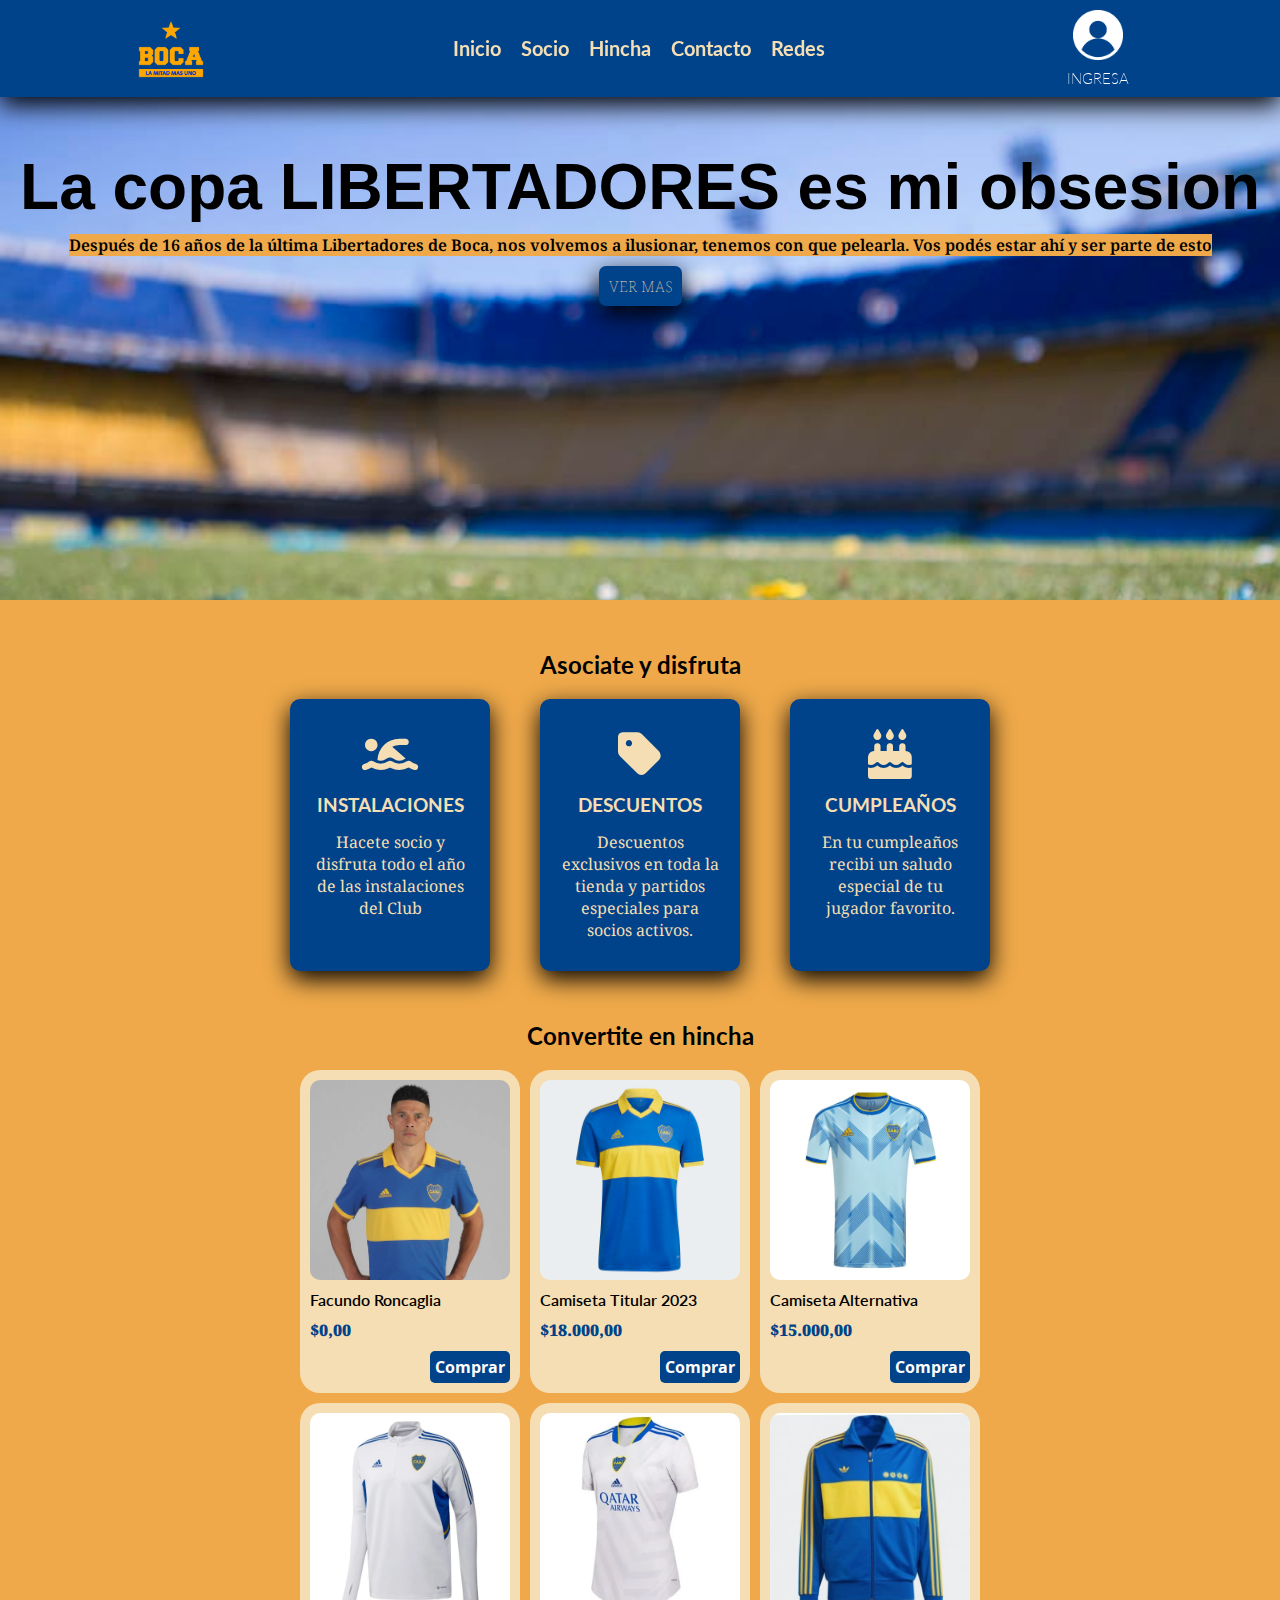
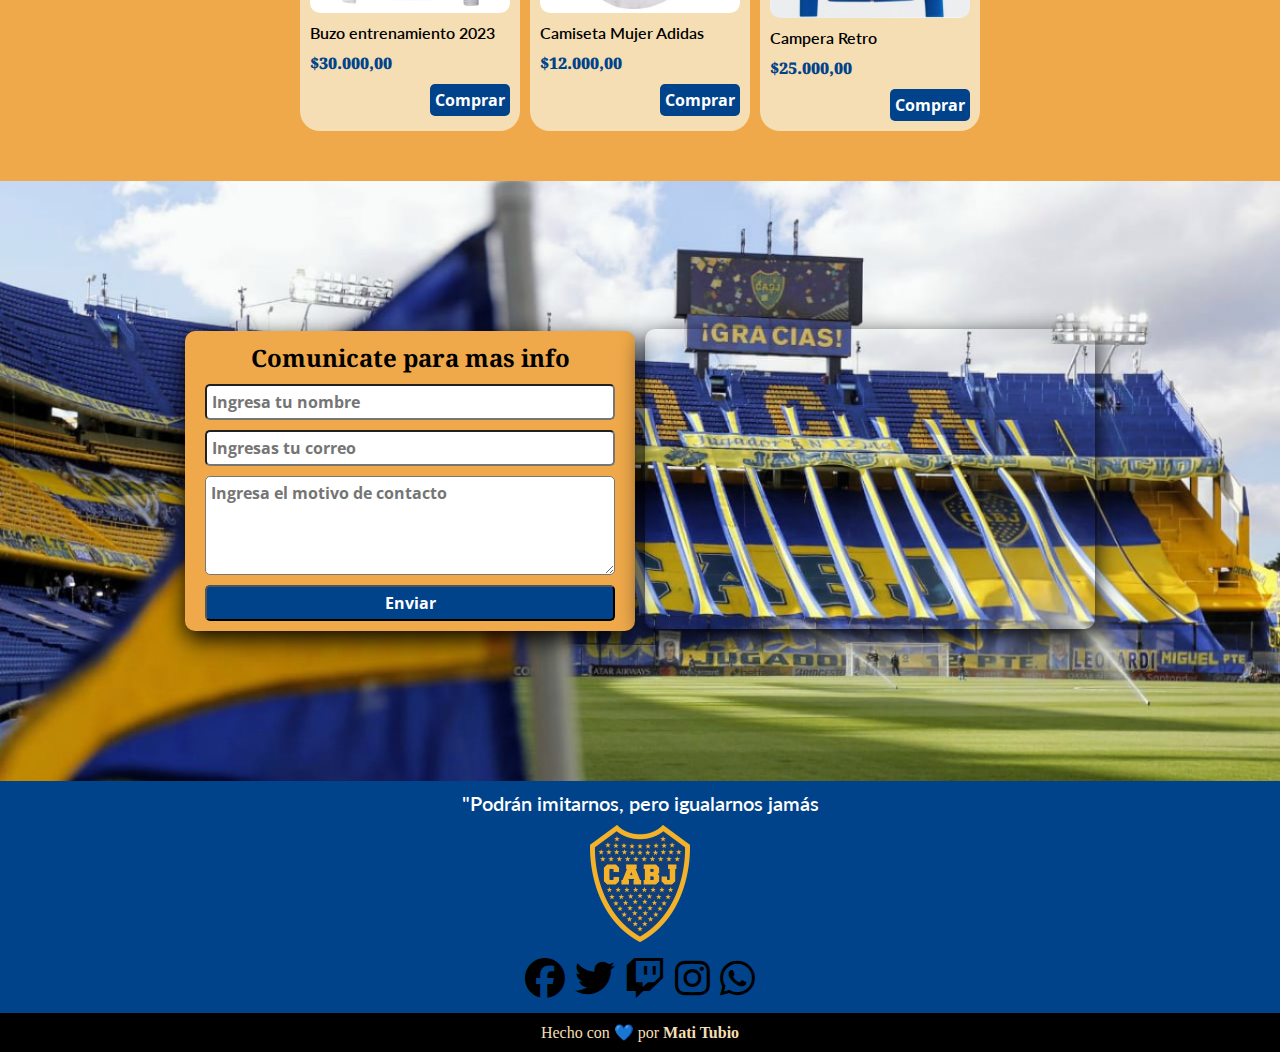
==== commit d6fbc8c6: "se agrega favicon" ====
--- a/index.html
+++ b/index.html
@@ -4,18 +4,14 @@
     <meta charset="UTF-8" />
     <meta name="viewport" content="width=device-width, initial-scale=1.0" />
     <link rel="stylesheet" href="styles.css" />
-    <link rel="stylesheet" href="medias.css" />
 
     <link
       rel="stylesheet"
       href="https://cdnjs.cloudflare.com/ajax/libs/font-awesome/6.4.0/css/all.min.css"
     />
-    <link
-      rel="icon"
-      type="image/jpg"
-      href="./img/boca-juniors-logo-escudo-4-1.png"
-    />
+    <link rel="icon" type="image/jpg" href="./img/favicon.png" />
     <link href="https://fonts.cdnfonts.com/css/college" rel="stylesheet" />
+    <link rel="stylesheet" href="./medias.css" />
     <title>Boca desde la cuna</title>
   </head>
   <body>
@@ -40,7 +36,7 @@
       </div>
     </header>
     <main>
-      <div class="container">
+      <div class="container_hero">
         <div class="hero">
           <div class="hero_info">
             <h1>La copa <span>LIBERTADORES</span> es mi obsesion</h1>
--- a/styles.css
+++ b/styles.css
@@ -6,6 +6,7 @@
 
 :root {
   --nav: #00438a;
+  --body: #efa94a;
 }
 
 * {
@@ -17,7 +18,7 @@
   /* border: 1px solid red; */
 }
 body {
-  background-color: #efa94a;
+  background-color: var(--body);
 }
 
 html {
@@ -101,7 +102,7 @@
 
 a:hover,
 a:focus {
-  color: #efa94a;
+  color: var(--body);
   background-size: 100% 2px;
 }
 
@@ -119,7 +120,7 @@
 
 /* ===== Hero ===== */
 
-.container {
+.container_hero {
   display: flex;
   justify-content: center;
   align-items: start;
@@ -132,6 +133,7 @@
   -o-background-size: cover;
   background-size: cover;
   height: 600px;
+  max-width: 100%;
 }
 
 .hero {
@@ -160,7 +162,7 @@
 }
 
 .hero_info p {
-  background-color: #efa94a;
+  background-color: var(--body);
   text-align: center;
   font-family: "Noto Serif", serif;
   font-weight: 600;
@@ -180,7 +182,7 @@
 }
 
 .hero_info-btn:hover {
-  background-color: #efa94a;
+  background-color: var(--body);
   color: black;
   font-weight: 500;
   transition: 0.5s;
@@ -317,7 +319,7 @@
 }
 
 .card_btn p:hover {
-  background-color: #efa94a;
+  background-color: var(--body);
   color: black;
   transition: 0.5s;
 }
@@ -348,8 +350,9 @@
 }
 
 .contacto_formulario {
-  width: 400px;
-  background-color: #efa94a;
+  width: 450px;
+  height: 300px;
+  background-color: var(--body);
   padding: 10px 20px;
   border-radius: 10px;
   display: flex;
@@ -362,6 +365,7 @@
 .contacto_formulario {
   gap: 10px;
 }
+
 .contacto_formulario input {
   padding: 5px;
   border-radius: 5px;
@@ -370,6 +374,14 @@
   font-size: 1rem;
 }
 
+.contacto_formulario input:hover {
+  border: 2px solid var(--nav);
+}
+
+.contacto_formulario textarea:hover {
+  border: 2px solid var(--nav);
+}
+
 .textarea {
   padding: 5px;
   border-radius: 5px;
@@ -436,7 +448,7 @@
 
 .footer_redes i:hover {
   color: var(--nav);
-  background-color: #efa94a;
+  background-color: var(--body);
   border-radius: 50%;
   padding: 10px;
   transition: 0.1s;
@@ -456,3 +468,5 @@
 .footer_redes a:visited {
   color: black;
 }
+
+/* =============Medias=============== */
--- a/medias.css
+++ b/medias.css
@@ -14,3 +14,194 @@
 #toggle-menu:checked + .navbar_link {
   display: flex; 
 } */
+
+@media (max-width: 768px) {
+  header {
+    padding: 10px;
+  }
+
+  .navbar {
+    justify-content: space-between;
+    align-items: center;
+  }
+
+  .navbar i {
+    display: block;
+  }
+
+  .navbar_link {
+    position: fixed;
+    top: 90px;
+    left: 0;
+    width: 100%;
+    background-color: var(--nav);
+    flex-direction: column;
+    align-items: center;
+    display: none;
+  }
+
+  .navbar_link a {
+    font-size: 18px;
+    margin: 10px 0;
+  }
+
+  #toggle-menu:checked + .navbar_link {
+    display: flex;
+  }
+
+  .hero_info h1 {
+    font-size: 3rem;
+  }
+
+  .beneficios {
+    flex-wrap: wrap;
+    display: flex;
+    flex-direction: row;
+    gap: 10px;
+  }
+
+  #contacto {
+    background-image: none;
+    display: flex;
+    flex-direction: column;
+    justify-content: center;
+    align-items: center;
+    gap: 20px;
+    padding-bottom: 20px;
+  }
+
+  .contacto_formulario {
+    width: 300px;
+  }
+
+  .contacto_title span {
+    font-size: 1rem;
+  }
+
+  .contacto_mapa iframe {
+    width: 300px;
+    height: 250px;
+  }
+
+  .footer_redes {
+    font-size: 30px;
+  }
+
+  footer {
+    gap: 2px;
+  }
+  footer p {
+    text-align: center;
+  }
+
+  footer img {
+    width: 60px;
+  }
+}
+
+@media (max-width: 420px) {
+  .user {
+    gap: 1px;
+  }
+
+  .user img {
+    width: 40px;
+  }
+
+  .user h3 {
+    font-size: 0.7rem;
+  }
+
+  .hero_info h1 {
+    font-size: 2rem;
+    font-weight: 500;
+  }
+
+  .hero_info p {
+    font-size: 0.8rem;
+    padding: 10px;
+  }
+
+  .beneficios {
+    display: flex;
+    flex-direction: row;
+    gap: 10px;
+  }
+
+  .card_beneficio {
+    width: 120px;
+    height: 140px;
+    gap: 5px;
+    justify-content: center;
+    padding: 5px;
+  }
+
+  .card_beneficio i {
+    font-size: 1.3rem;
+  }
+
+  .card_beneficio h3 {
+    font-size: 0.7rem;
+  }
+
+  .card_beneficio p {
+    font-size: 0.5rem;
+  }
+
+  .contacto_formulario {
+    width: 300px;
+  }
+
+  .products {
+    display: grid;
+    grid-gap: 1rem;
+    grid-template-columns: 150px 150px;
+  }
+
+  .card-product {
+    justify-content: space-between;
+    align-items: center;
+  }
+
+  .card-product img {
+    width: 140px;
+  }
+
+  .card-product p {
+    font-size: 0.8rem;
+  }
+
+  .contacto_formulario span {
+    font-size: 1rem;
+  }
+
+  .contacto_formulario input {
+    font-size: 0.8rem;
+  }
+
+  .contacto_mapa iframe {
+    width: 300px;
+    height: 250px;
+  }
+
+  footer {
+    gap: 1px;
+  }
+  footer p {
+    text-align: center;
+  }
+
+  footer img {
+    width: 60px;
+  }
+}
+
+@media (max-width: 320px) {
+  .card_beneficio {
+    width: 90px;
+    height: 130px;
+    gap: 5px;
+    justify-content: center;
+    padding: 5px;
+  }
+}
